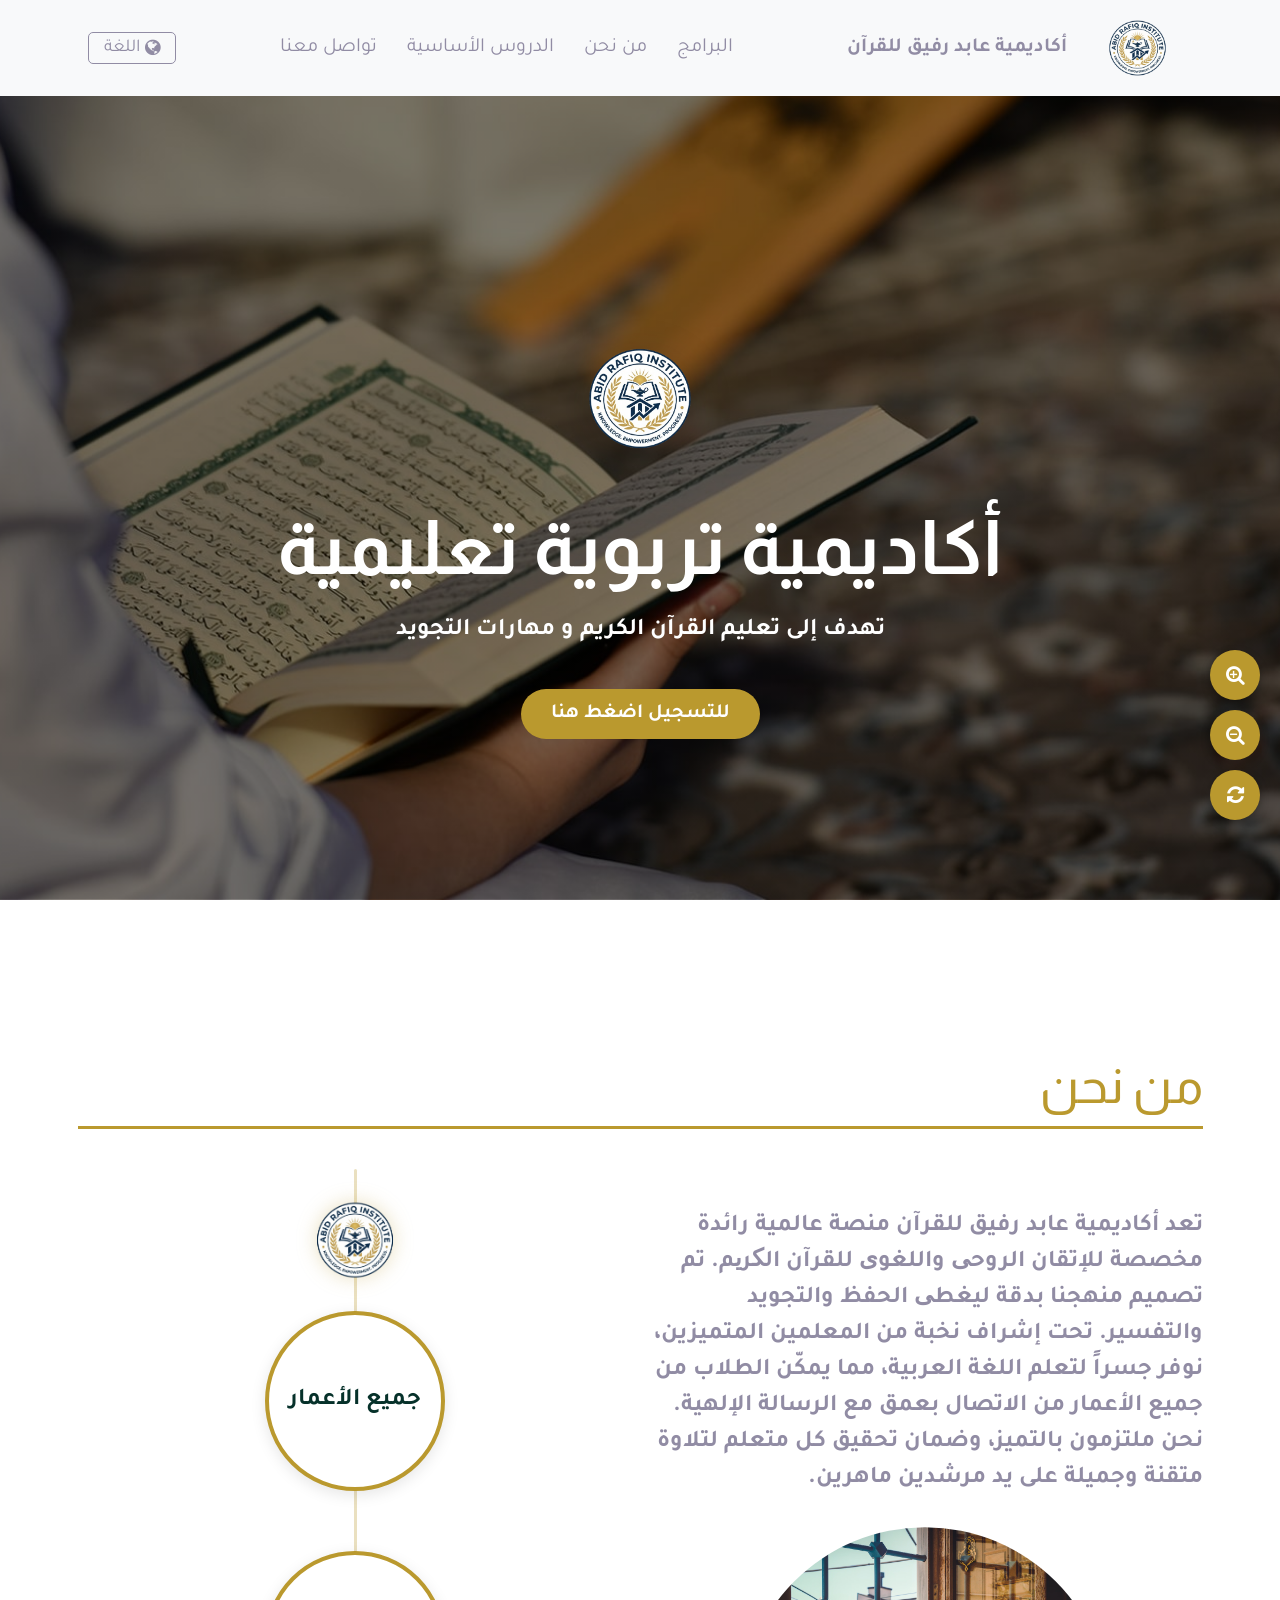
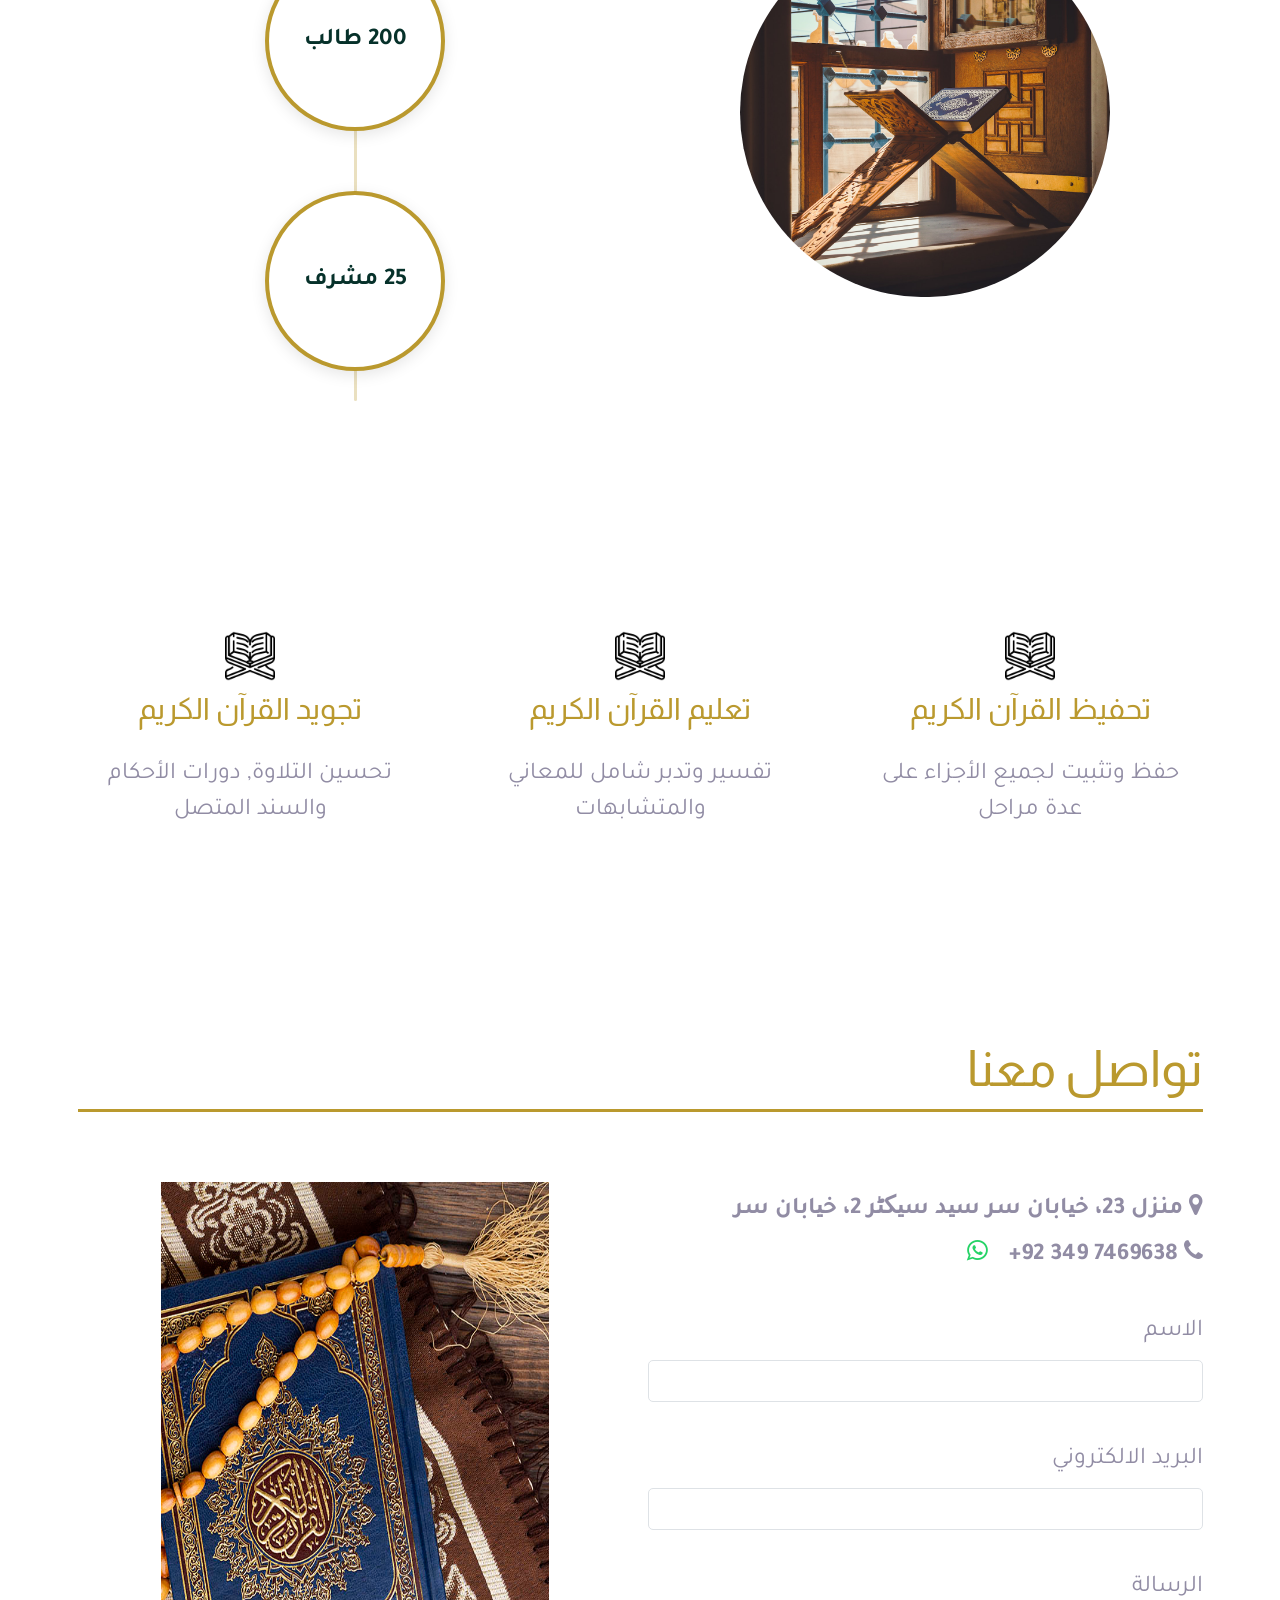
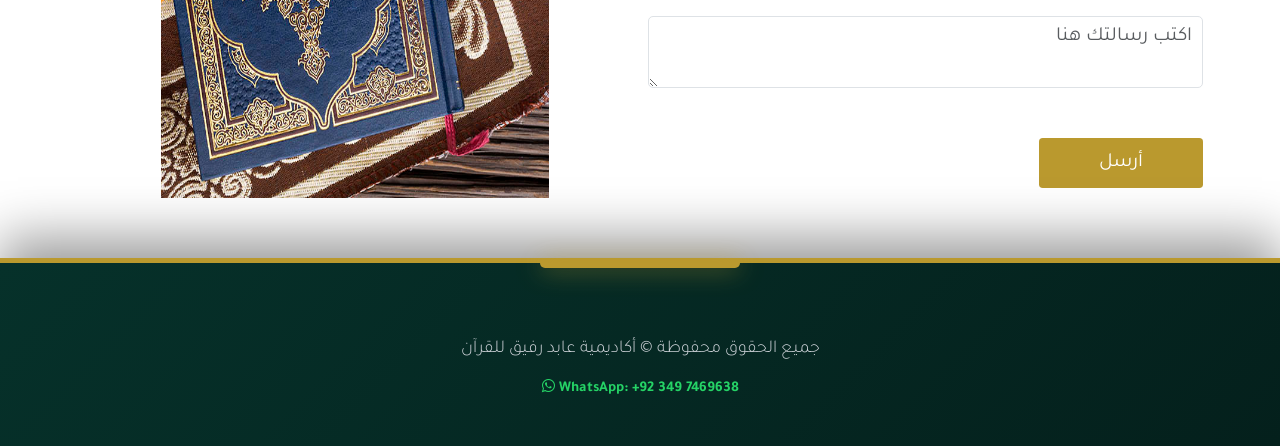
==== index.html @ 28429df8 "Add files via upload" ====
<!DOCTYPE html>
<html lang="ar" dir="rtl">
  <head>
 <meta name="google-site-verification" content="T5s_Gu6fAv5S5H81gPjCIgsDloa-40GRieGCCXrQ52Q" />
    <!-- Global site tag (gtag.js) - Google Analytics -->
    <script async src="https://www.googletagmanager.com/gtag/js?id=G-XXXXXXXXXX"></script>
    <script>
      window.dataLayer = window.dataLayer || [];
      function gtag(){dataLayer.push(arguments);}
      gtag('js', new Date());
      gtag('config', 'G-XXXXXXXXXX');
    </script>
    <meta name="description" content="Abid Rafiq Quran Academy offers professional Online Quran Learning with Tajweed, Hifz, and Islamic studies for kids and adults. Learn Quran online from expert tutors in Islamabad and worldwide. Start your spiritual journey today.">
    <meta name="keywords" content="ABIDRAFIQ, ABID RAFIQ, ABID, abid,abidrafiq abid rafiq,Abid Rafiq Quran Academy, Online Quran Learning, Learn Quran with Tajweed, Quran Teaching Islamabad, Online Quran Academy, Hifz Online, Noorani Qaida Online, Islamic Studies, Abid Rafiq Institute, Quran for Kids, Quran for Adults, Arabic Language Classes, Best Online Quran Academy, Quran Classes for Beginners, Online Islamic Education, Quran Academy Pakistan, Morning and Evening Adhkar, Masnoon Duas, Interactive Quran Viewer, Multilingual Quran Lessons, Learn Nimaz Online">
    <meta name="author" content="Abid Rafiq Institute">
    <meta name="robots" content="index, follow">
    <meta name="viewport" content="width=device-width, initial-scale=1.0">

    <!-- Social Media / Search Engine Tags -->
    <meta property="og:type" content="website">
    <meta property="og:title" content="Abid Rafiq Quran Academy | Online Quran Learning & Tajweed">
    <meta property="og:description" content="Professional Online Quran teaching with Tajweed and personalized guidance. Start your journey with Abid Rafiq Institute today.">
<meta property="og:image" content="images/logo.png">
<meta property="og:url" content="https://abidrafiqquranacademy.qzz.io">
    <link rel="icon" type="image/png" href="img/logo.png">
    <title id="page-title">Abid Rafiq Quran Academy</title>
    <!-- Bootstrap -->
    <link
      href="https://cdn.jsdelivr.net/npm/bootstrap@5.2.3/dist/css/bootstrap.min.css"
      rel="stylesheet"
    />
    <script src="https://cdn.jsdelivr.net/npm/bootstrap@5.2.3/dist/js/bootstrap.bundle.min.js"></script>
    <!-- GoogleFonts -->
    <link rel="preconnect" href="https://fonts.googleapis.com" />
    <link rel="preconnect" href="https://fonts.gstatic.com" crossorigin />
    <link
      href="https://fonts.googleapis.com/css2?family=Almarai:wght@300;400;700&family=Cairo:wght@400;600;700&family=Tajawal:wght@300;400;500;700&display=swap"
      rel="stylesheet"
    />
    <!-- OurStyles -->
    <link rel="stylesheet" href="css/normalize.css" />
    <link rel="stylesheet" href="css/style.css" />
    <!-- Font Awesome -->
    <link rel="stylesheet" href="fonts/font-awesome-4.7.0/css/font-awesome.min.css">
    <!-- Structured Data for Google Search Console -->
    <script type="application/ld+json">
    {
      "@context": "https://schema.org",
      "@type": "EducationalOrganization",
      "name": "Abid Rafiq Quran Academy",
      "url": "https://abidrafiqquranacademy.qzz.io",
      "logo": "https://abidrafiqquranacademy.qzz.io/img/logo.png",
      "description": "Professional Online Quran teaching with Tajweed, Hifz, and Islamic studies.",
      "address": {
        "@type": "PostalAddress",
        "streetAddress": "House 23 Khayaban-e-Sir Syed Sector 2",
        "addressLocality": "Islamabad",
        "addressCountry": "PK"
      },
      "contactPoint": {
        "@type": "ContactPoint",
        "telephone": "+92-349-7469638",
        "contactType": "customer service"
      },
      "hasOfferCatalog": {
        "@type": "OfferCatalog",
        "name": "Quranic Courses",
        "itemListElement": [
          {
            "@type": "Offer",
            "itemOffered": {
              "@type": "Course",
              "name": "Noorani Qaida",
              "description": "Foundational course for reading the Holy Quran with correct pronunciation."
            }
          },
          {
            "@type": "Offer",
            "itemOffered": {
              "@type": "Course",
              "name": "Hifz-ul-Quran",
              "description": "Quran memorization program with specialized supervisors."
            }
          },
          {
            "@type": "Offer",
            "itemOffered": {
              "@type": "Course",
              "name": "Morning and Evening Adhkar",
              "description": "Interactive module for daily spiritual protection and supplications."
            }
          }
        ]
      }
    }
    </script>
    <!-- AOS -->
    <link href="https://unpkg.com/aos@2.3.1/dist/aos.css" rel="stylesheet" />
    <style>
        /* Disable text selection */
        body {
            -webkit-user-select: none;
            -moz-user-select: none;
            -ms-user-select: none;
            user-select: none;
        }
    </style>
  </head>
  <body>
    <!-- To top -->
    <span class="up">⬆</span>
    <!-- Navbar -->
    <nav class="navbar navbar-expand-lg bg-body-tertiary py-4">
      <div class="container">
        <a data-aos="fade-left" class="navbar-brand">
          <img src="img/logo.png" alt="Logo" style="height: 60px; margin-inline-end: 15px; display: inline-block !important; visibility: visible !important;">
          <span id="nav-title">أكاديمية عابد رفيق للقرآن</span>
        </a>

        <button
          data-aos="fade-right"
          class="navbar-toggler"
          type="button"
          data-bs-toggle="collapse"
          data-bs-target="#navbarNav"
          aria-controls="navbarNav"
          aria-expanded="false"
          aria-label="Toggle navigation"
        >
          <span class="navbar-toggler-icon"></span>
        </button>

        <div class="collapse navbar-collapse" id="navbarNav">
          <ul data-aos="fade-right" class="navbar-nav mx-auto">
            <li class="nav-item">
              <a class="nav-link" aria-current="page" href="#prog">البرامج</a>
            </li>
            <li class="nav-item">
              <a class="nav-link" href="#whous">من نحن</a>
            </li>
            <li class="nav-item">
              <a class="nav-link" href="basic-lessons.html" id="nav-lessons">الدروس الأساسية</a>
            </li>
            <li class="nav-item">
              <a class="nav-link" href="#contactus">تواصل معنا</a>
            </li>
          </ul>

          <div class="d-flex align-items-center">
            <div class="lang-dropdown ms-lg-3" data-aos="fade-left">
              <button class="lang-btn">
                 <i class="fa fa-globe"></i> اللغة
              </button>
              <div class="lang-content">
                <a href="?lang=en">English</a>
                <a href="?lang=ur">اردو</a>
                <a href="?lang=ar">العربية</a>
              </div>
            </div>
          </div>
        </div>
      </div>
    </nav>
    <!-- Hero -->
    <section class="hero block">
      <div class="container" data-aos="zoom-in">
        <div class="mb-4">
            <img src="img/logo.png" alt="Logo" style="width: 200px; filter: drop-shadow(0 10px 20px rgba(0,0,0,0.2));">
        </div>
        <h1 id="hero-title">أكاديمية تربوية تعليمية</h1>
        <p id="hero-desc">تهدف إلى تعليم القرآن الكريم و مهارات التجويد</p>
        <div class="mt-5">
            <a href="basic-lessons.html" id="hero-lessons-btn" class="btn btn-lg px-5 py-3" style="background-color: #ba992e; color: white; border-radius: 50px; font-weight: bold; text-decoration: none;">BASIC LESSONS</a>
        </div>
      </div>
    </section>
    <!-- Numbers -->
    <section class="numbers block">
      <div class="container">
        <h3 id="whous" data-aos="fade-left" class="section-heading">من نحن</h3>
        <div class="row">
          <div class="col col1">
            <p>
              تعد أكاديمية عابد رفيق للقرآن منصة عالمية رائدة مخصصة للإتقان الروحي واللغوي للقرآن الكريم. تم تصميم منهجنا بدقة ليغطي الحفظ والتجويد والتفسير. تحت إشراف نخبة من المعلمين المتميزين، نوفر جسراً لتعلم اللغة العربية، مما يمكّن الطلاب من جميع الأعمار من الاتصال بعمق مع الرسالة الإلهية. نحن ملتزمون بالتميز، وضمان تحقيق كل متعلم لتلاوة متقنة وجميلة على يد مرشدين ماهرين.
            </p>
            <div class="image"><img src="img/quran123.jpg" alt="" /></div>
          </div>
          <div class="circles col-md">
            <div data-aos="zoom-in" class="mb-5 text-center">
              <img src="img/logo.png" alt="Logo" style="width: 150px; display: inline-block !important; visibility: visible !important; filter: drop-shadow(0 0 10px rgba(186, 153, 46, 0.3));">
            </div>
            <div
              data-aos="fade-up"
              data-aos-anchor-placement="top-bottom"
              data-aos-delay="50"
              class="circle"
            >
              جميع الأعمار
            </div>
            <div
              data-aos="fade-up"
              data-aos-anchor-placement="center-bottom"
              data-aos-delay="150"
              class="circle"
            >
              200 طالب
            </div>
            <div
              data-aos="fade-up"
              data-aos-anchor-placement="top-bottom"
              data-aos-delay="200"
              class="circle"
            >
              25 مشرف
            </div>
          </div>
        </div>
      </div>
    </section>
    <!-- Goals -->
    <section id="prog" class="our-goals block">
      <div class="container">
        <div class="goals row gap-5">
          <div class="goal col-md">
            <header>
              <img src="img/qruan1.png" alt="" />
              <h4 class="goal__heading">تحفيظ القرآن الكريم</h4>
            </header>
            <div class="goal__content">
              حفظ وتثبيت لجميع الأجزاء على عدة مراحل
            </div>
          </div>
          <div class="goal col-md">
            <header>
              <img src="img/qruan1.png" alt="" />
              <h4 class="goal__heading">تعليم القرآن الكريم</h4>
            </header>
            <div class="goal__content">
              تفسير وتدبر شامل للمعاني والمتشابهات
            </div>
          </div>
          <div class="goal col-md">
            <header>
              <img src="img/qruan1.png" alt="" />
              <h4 class="goal__heading">تجويد القرآن الكريم</h4>
            </header>
            <div class="goal__content">
              تحسين التلاوة, دورات الأحكام والسند المتصل
            </div>
          </div>
        </div>
      </div>
    </section>
    <!-- <section class="FAQ block">
  <div class="container">
    <h3 data-aos="fade-left" id="contactus" class="section-heading">
      اسئلة شائعة
    </h3>
    <p>
      تيسيرًا عليكم، وللرد على كل ما تطلبونه؛ جمعنا لكم معظم إن لم يكن كل
      الاستفسارات التي تطرأ على بالكم
    </p>
    <div class="accordion">
      <div class="mycard">
        <div class="mycard-header">
          <a data-bs-toggle="collapse" data-bs-target="#card1">
            ما هي الاعمار
          </a>
        </div>
        <div id="card1" class="collapse show">
          <div class="card-body">
            هو برنامج نوعي لحفظ القران الكريم وضبطه، في مدة محددة، ومنهج
            مرسوم، على ثلاثة مسارات..
          </div>
        </div>
      </div>
    </div>
  </div>
</section> -->
    <!-- contact us -->
    <section class="contact block">
      <div class="container">
        <h3 data-aos="fade-left" id="contactus" class="section-heading">
          تواصل معنا
        </h3>
        <div class="row">
          <div class="contact__form col-sm">
            <div class="contact-info mb-5" style="font-size: 1.8rem; color: var(--color-body);">
              <p><i class="fa fa-map-marker"></i> <span id="contact-address">House 23 Khayaban-e-Sir Syed Sector 2, Khayaban e Sir</span></p>
              <p>
                <i class="fa fa-phone"></i> <span id="contact-phone" style="direction: ltr; display: inline-block;">+92 349 7469638</span>
                <a href="https://wa.me/923497469638" target="_blank" style="color: #25D366; margin-inline-start: 15px; text-decoration: none;">
                  <i class="fa fa-whatsapp"></i>
                </a>
              </p>
            </div>
            <form id="contactForm">
              <div class="input-group-lg mb-3">
                <label for="name" class="form-label">الاسم</label>
                <input type="text" class="form-control" id="name" required />
              </div>
              <div class="input-group-lg mb-3">
                <label for="email" class="form-label">البريد الالكتروني</label>
                <input
                  type="email"
                  class="form-control"
                  id="email"
                  aria-describedby="emailHelp"
                  required
                />
              </div>
              <div class="input-group-lg">
                <label for="textarea" class="form-label">الرسالة</label>
                <textarea
                  class="form-control"
                  placeholder="اكتب رسالتك هنا"
                  id="textarea"
                  required
                ></textarea>
              </div>
              <button type="submit" class="btn">أرسل</button>
              <div id="formSuccess" class="mt-3 text-success fw-bold" style="display: none; font-size: 1.2rem;">
                YOUR MESSAGE HAS BEEN SENT SUCCESSFULLY!
              </div>
            </form>
          </div>
          <div class="contact__content col-md">
            <img src="img/quran2.jpg" alt="" />
          </div>
        </div>
      </div>
    </section>
    <footer class="footer">
      <div class="container">
        <div class="footer__content text-center">
          <p class="copy-right mb-2">
            All rights reserved &copy; <span class="logo">Abid Rafiq Academy for the Quran</span>
          </p>
          <div class="whatsapp-footer">
            <a href="https://wa.me/923497469638" target="_blank" style="color: #25D366; font-size: 1.5rem; text-decoration: none; font-weight: bold; direction: ltr; display: inline-block;">
              <i class="fa fa-whatsapp"></i> WhatsApp: +92 349 7469638
            </a>
          </div>
        </div>
      </div>
    </footer>
    <script src="https://unpkg.com/aos@2.3.1/dist/aos.js"></script>
    <script src="js/zoom.js"></script>
    <script src="js/main.js"></script>
</body>
</html>
---- css/style.css ----
:root {
  --color-primary: #ba992e;
  --color-secondary: #06312a; /* Deep Emerald */
  --color-headings: #ba992e;
  --color-body: #918ca4;
  --body-font-size: 2rem;
}

html {
  /* 1rem = 10px */
  font-size: 62.5%;
  scroll-behavior: smooth;
  /* height: 1000rem; */
}

*,
::after,
::before {
  box-sizing: border-box;
}

/* Typography */

body {
  color: var(--color-body);
  /* font-family: "Almarai", sans-serif; */
  /* font-family: "Cairo", sans-serif; */
  font-family: "Tajawal", sans-serif;
  font-size: var(--body-font-size);
}

h1,
h2,
h3,
h4 {
  color: var(--color-headings);
  margin-bottom: 1rem;
  font-family: "Almarai", sans-serif;
}

h1 {
  font-size: 6rem;
}

h2 {
  font-size: 5rem;
}

h3 {
  font-size: 4rem;
}

h4 {
  font-size: 3rem;
}

p {
  margin-top: 1rem;
  font-weight: bold;
}

@media (min-width: 1024px) {
  body {
    font-size: 2.4rem;
  }

  h1 {
    font-size: 7.5rem;
  }

  h2 {
    font-size: 6rem;
  }

  h3 {
    font-size: 5rem;
  }
  p {
    font-size: 2.4rem;
  }
}

/* Nav */

.navbar-collapse {
  justify-content: end;
}

.navbar-toggler {
  font-size: 2.5rem;
  border: 0;
}

.navbar-brand {
  font-size: 2rem;
  font-weight: bold;
  display: flex;
  align-items: center;
}

.navbar-brand img {
  height: 50px;
  margin-inline-end: 10px;
}

.nav-link,
.navbar-brand {
  color: var(--color-body);
  position: relative;
  transition: color 0.3s;
}

.nav-link::after {
  content: "";
  position: absolute;
  width: 100%;
  height: 3px;
  background-color: var(--color-primary);
  bottom: 0;
  right: 0;
  border-radius: 1rem;
  transform: scaleX(0);
  transition: 0.3s;
}

.nav-link:hover,
.navbar-brand:hover {
  color: var(--color-primary);
}

.nav-link:hover::after {
  transform: scaleX(1);
}

@media (min-width: 992px) {
  .nav-link {
    font-size: 2rem;
    margin-left: 2rem;
  }
}

/* Hero */

.hero {
  display: flex;
  justify-content: center;
  align-items: center;
  text-align: center;
  height: 100vh;
  background-image: linear-gradient(rgba(0, 0, 0, 0.5), rgba(0, 0, 0, 0.5)),
    url(../img/people-reading-holy-quran.jpg);
  background-attachment: fixed;
  background-position: center;
  background-repeat: no-repeat;
  background-size: cover;
}

.hero h1,
.hero p {
  color: white;
}

.hero h1 {
  font-weight: bold;
}

.hero p {
  margin: 2rem 0;
}

/* btn */
.btn {
  background: white;
  border: 0;
  color: var(--color-body);
  font-size: 2rem;
  font-size: var(--body-font-size);
  margin: 1rem 0;
  padding: 1rem 6rem;
  transition: transform 0.3s;
}

.btn:hover,
.btn:active {
  background-color: var(--color-primary);
  color: white;
  transform: scale(1.05);
}

/* block */
.block {
  margin-bottom: 6rem;
}

/* Contact */

.contact .form-control {
  font-size: var(--body-font-size);
  color: var(--color-body);
}

.no-outline:focus {
  outline: none;
}

#textarea {
  max-height: 12rem;
}

.contact .btn {
  background-color: var(--color-primary);
  color: white;
}

.contact__content {
  display: flex;
  justify-content: center;
}
.contact__content img {
  width: 70%;
  height: auto;
}

.contact .contact__form {
  display: flex;
  flex-direction: column;
  justify-content: center;
}

.contact .input-group-lg {
  margin-bottom: 4rem !important;
}

.contact .form-label {
  margin-bottom: 1rem;
}

/* section */

section .section-heading {
  padding-bottom: 1rem;
  border-bottom: 3px solid var(--color-primary);
  margin-bottom: 7rem;
}

/* Numbers */
.circle {
  width: 18rem;
  height: 18rem;
  background-color: white;
  border-radius: 50%;
  border: 4px var(--color-primary) solid;
  display: flex;
  justify-content: center;
  align-items: center;
  text-align: center;
  padding: 1.5rem;
  margin-bottom: 6rem;
  font-weight: bold;
  box-shadow: 0 4px 15px rgba(0,0,0,0.1);
  transition: all 0.3s ease;
  color: var(--color-secondary);
}

.circle:hover {
  transform: translateY(-10px);
  box-shadow: 0 10px 25px rgba(186, 153, 46, 0.3);
  border-color: var(--color-body);
}

.circles {
  display: flex;
  flex-direction: column;
  justify-content: center;
  align-items: center;
  position: relative;
}

.circles::after {
  content: "";
  width: 3px;
  height: 100%;
  background-color: var(--color-primary);
  display: flex;
  position: absolute;
  top: -3rem;
  border-radius: 1rem;
  z-index: -1;
  opacity: 30%;
}

.numbers .col1 img {
  max-width: 100%;
  clip-path: circle();
  margin-bottom: 1rem;
}

.numbers .col1 p {
  margin-bottom: 3rem;
}

/* Goals */
.our-goals {
  padding: 12rem 0;
  /* background-image: url(/img/quran.jpg); */
  background-image: linear-gradient(rgba(0, 0, 0, 0.5), rgba(0, 0, 0, 0.5)),
    url(../img/masjid-maba.jpg);
  background-attachment: fixed;
  background-position: center;
  background-repeat: no-repeat;
  background-size: cover;
}

.goal {
  background-color: white;
  padding: 1rem;
  border-radius: 4rem;
}

.goal header {
  text-align: center;
}

.goal img {
  max-width: 5rem;
  margin: 1rem 0;
  color: var(--color-primary);
}

.goal__content {
  padding: 2rem;
  text-align: center;
}

/* footer */
.footer {
  background: linear-gradient(135deg, #06312a 0%, #04201c 100%);
  color: #d1d5db;
  padding: 7rem 0 4rem;
  border-top: 5px solid var(--color-primary);
  text-align: center;
  box-shadow: 0 -20px 50px rgba(0, 0, 0, 0.4);
  position: relative;
}

.footer::after {
  content: "";
  position: absolute;
  top: 0;
  left: 50%;
  transform: translateX(-50%);
  width: 200px;
  height: 5px;
  background: var(--color-primary);
  box-shadow: 0 0 25px var(--color-primary);
  border-radius: 0 0 20px 20px;
}

.copy-right {
  font-size: 1.8rem;
  font-weight: 300;
  margin: 0;
  line-height: 1.8;
}

.copy-right .logo {
  color: var(--color-primary);
  font-weight: 800;
  font-size: 2.8rem;
  display: block;
  margin-top: 1.5rem;
  text-transform: uppercase;
  letter-spacing: 3px;
  font-family: 'Almarai', sans-serif;
  text-shadow: 0 0 15px rgba(186, 153, 46, 0.3);
  transition: all 0.4s ease;
}

.copy-right .logo:hover {
  text-shadow: 0 0 25px var(--color-primary);
  transform: translateY(-3px) scale(1.02);
}

/* Up button */
.up {
  width: 5rem;
  height: 5rem;
  display: flex;
  justify-content: center;
  align-items: center;
  position: fixed;
  bottom: 10px;
  right: -55px;
  font-size: 5rem;
  background-color: var(--color-primary);
  color: white;
  padding: 5px;
  border-radius: 50%;
  cursor: pointer;
  transition: 0.3s;
}

.up.show {
  right: 10px;
}

@keyframes sheen {
  0% {
    transform: skewY(-45deg) translateX(0);
  }
  100% {
    transform: skewY(-45deg) translateX(12.5em);
  }
}

.button {
  text-decoration: none;
  padding: 3px;

  border-radius: 0.3em;
  transition: all 0.2s ease-in-out;

  overflow: hidden;
}
.button:before {
  content: "";
  background-color: rgba(255, 255, 255, 0.5);
  height: 100%;
  width: 3em;

  position: absolute;
  top: 0;
  left: -4.5em;
  transform: skewX(-45deg) translateX(0);
  transition: none;
}
.button:hover {
  background-color: var(--color-primary);
  color: #fff;
  border-bottom: 4px solid var(--color-primary);
}
.button:hover:before {
  transform: skewX(-45deg) translateX(13.5em);
  transition: all 0.5s ease-in-out;
}

/* Language Dropdown */
.lang-dropdown {
  position: relative;
  display: inline-block;
  margin: 0 1rem;
}

.lang-btn {
  background: transparent;
  color: var(--color-body);
  border: 1px solid var(--color-body);
  padding: 0.5rem 1.5rem;
  font-size: 1.8rem;
  cursor: pointer;
  border-radius: 0.5rem;
  transition: all 0.3s;
  display: flex;
  align-items: center;
  gap: 0.5rem;
  font-family: "Tajawal", sans-serif;
}

.lang-btn:hover {
  border-color: var(--color-primary);
  color: var(--color-primary);
}

.lang-content {
  display: none;
  position: absolute;
  background-color: white;
  min-width: 120px;
  box-shadow: 0px 8px 16px 0px rgba(0,0,0,0.2);
  z-index: 1000;
  border-radius: 0.5rem;
  overflow: hidden;
  right: 0;
}

.lang-content a {
  color: var(--color-body);
  padding: 1rem 1.5rem;
  text-decoration: none;
  display: block;
  font-size: 1.6rem;
  transition: background 0.3s;
  text-align: inherit;
}

.lang-content a:hover {
  background-color: #f8f9fa;
  color: var(--color-primary);
}

.lang-dropdown:hover .lang-content {
  display: block;
}

.lang-dropdown .icon-globe {
  font-size: 1.4rem;
}

/* Accessibility Zoom Button */
.zoom-controls {
  position: fixed;
  bottom: 80px;
  right: 20px;
  z-index: 1000;
  display: flex;
  flex-direction: column;
  gap: 10px;
}

.zoom-btn {
  width: 50px;
  height: 50px;
  border-radius: 50%;
  background: var(--color-primary);
  color: white;
  border: none;
  box-shadow: 0 4px 10px rgba(0, 0, 0, 0.3);
  cursor: pointer;
  display: flex;
  align-items: center;
  justify-content: center;
  font-size: 2rem;
  transition: 0.3s;
}

.zoom-btn:hover {
  transform: scale(1.1);
  background: var(--color-secondary);
}
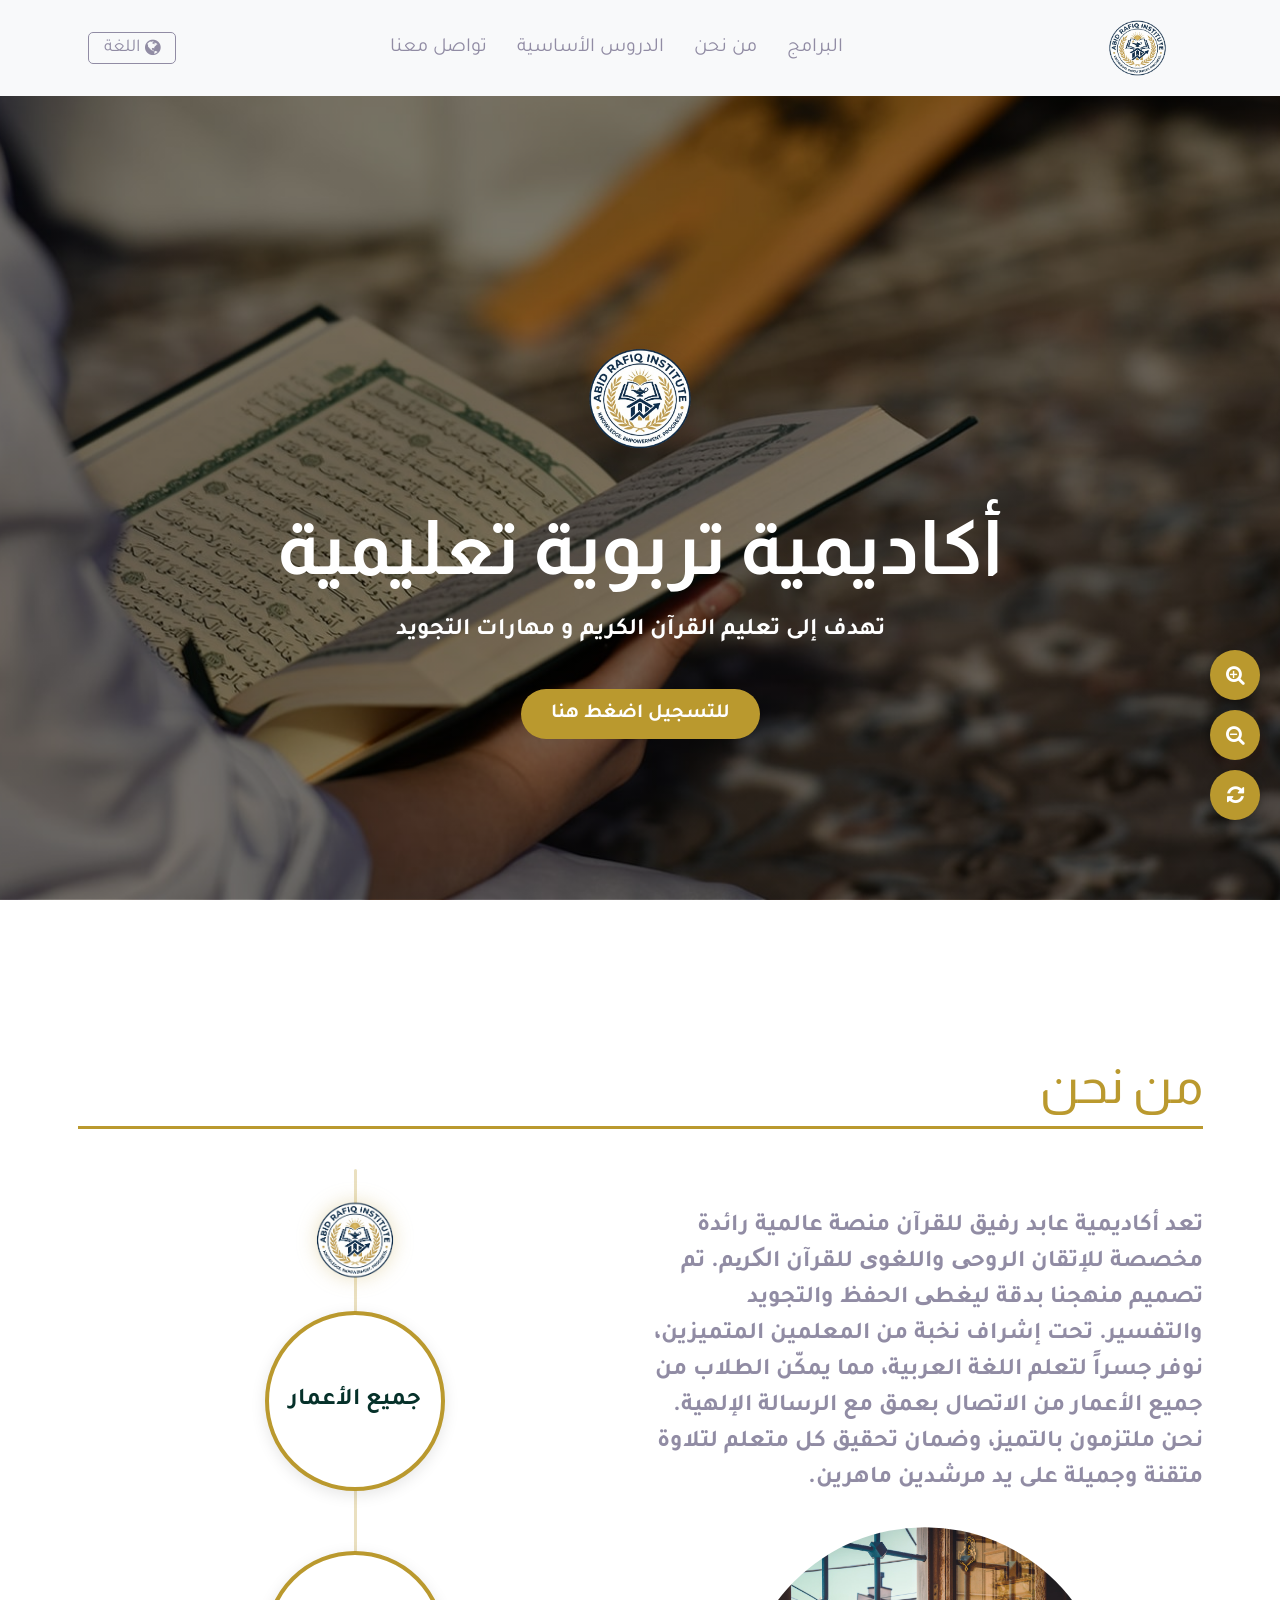
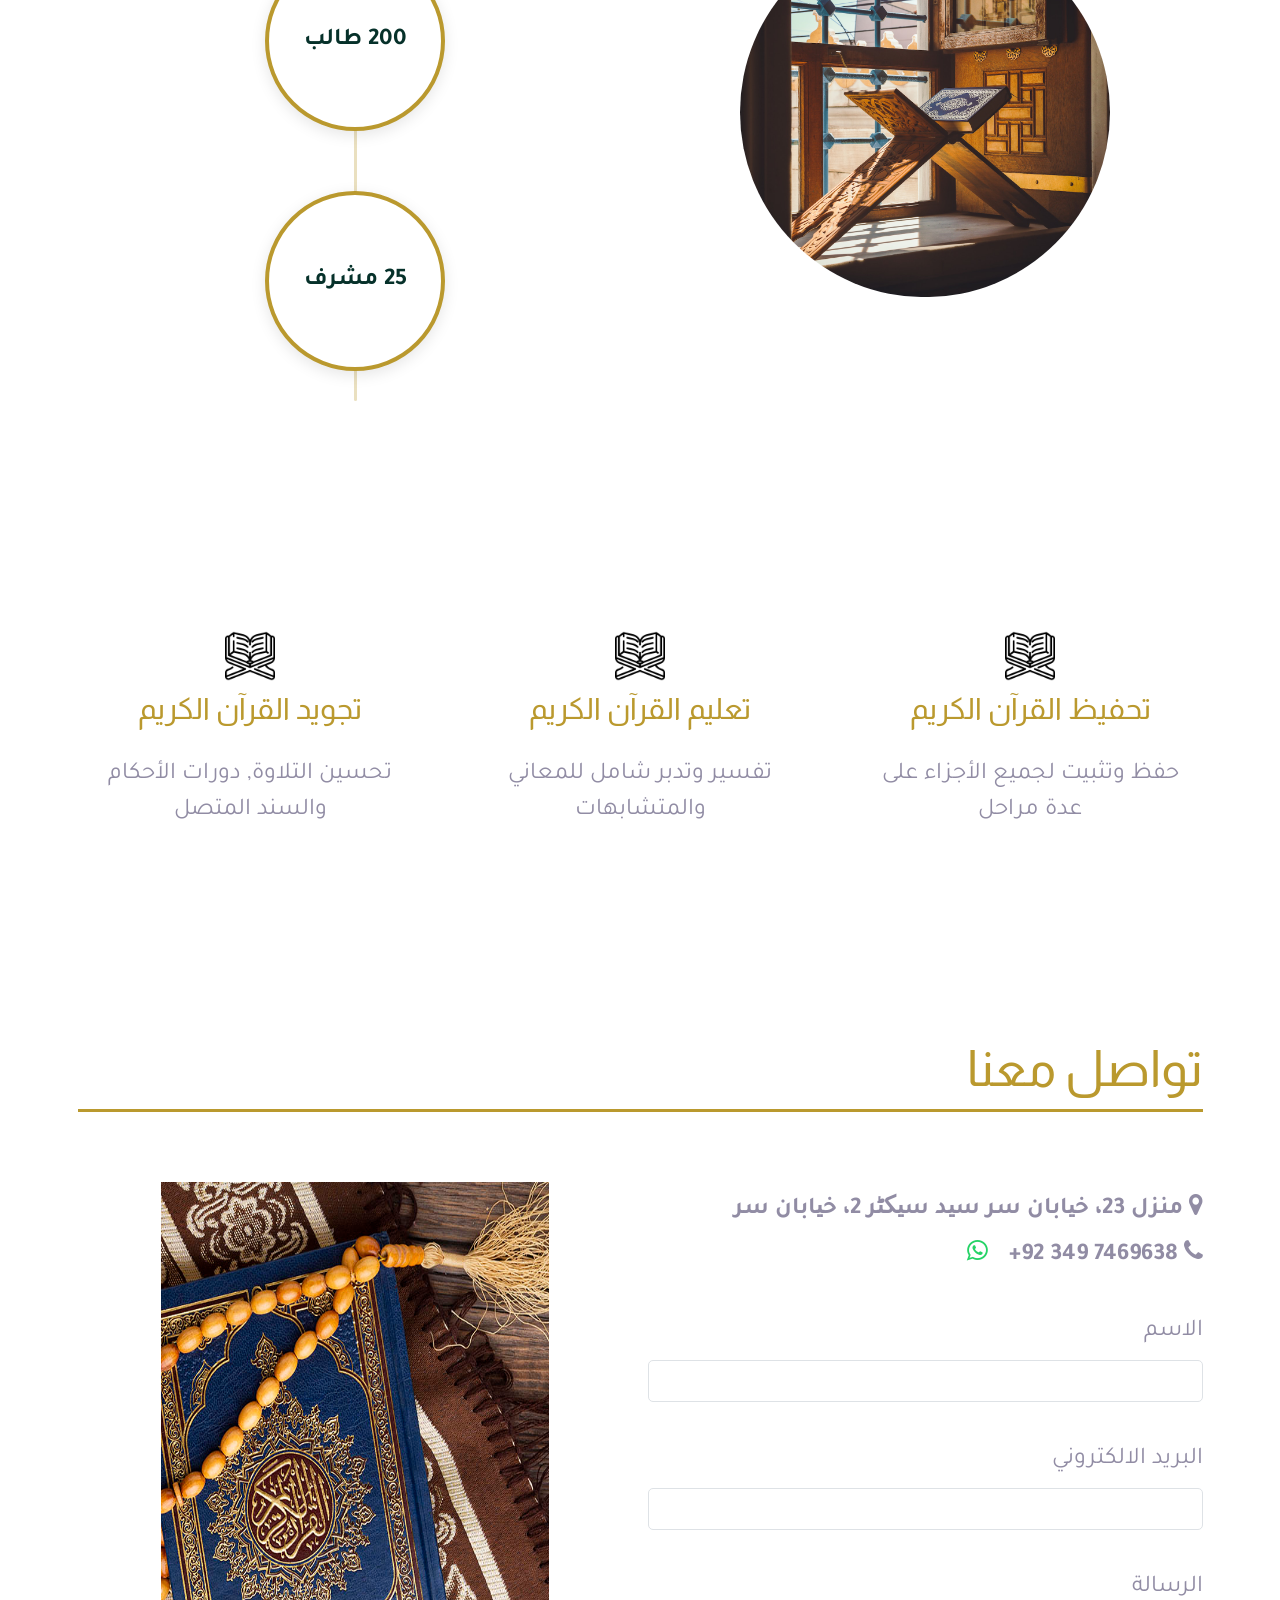
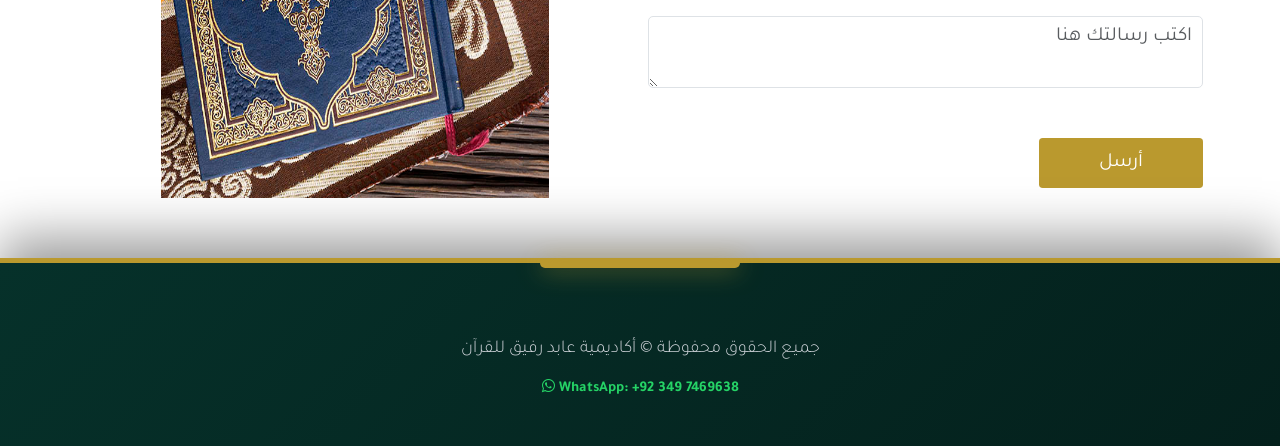
==== commit ab0465bf: "Update index.html" ====
--- a/index.html
+++ b/index.html
@@ -114,7 +114,7 @@
       <div class="container">
         <a data-aos="fade-left" class="navbar-brand">
           <img src="img/logo.png" alt="Logo" style="height: 60px; margin-inline-end: 15px; display: inline-block !important; visibility: visible !important;">
-          <span id="nav-title">أكاديمية عابد رفيق للقرآن</span>
+      
         </a>
 
         <button
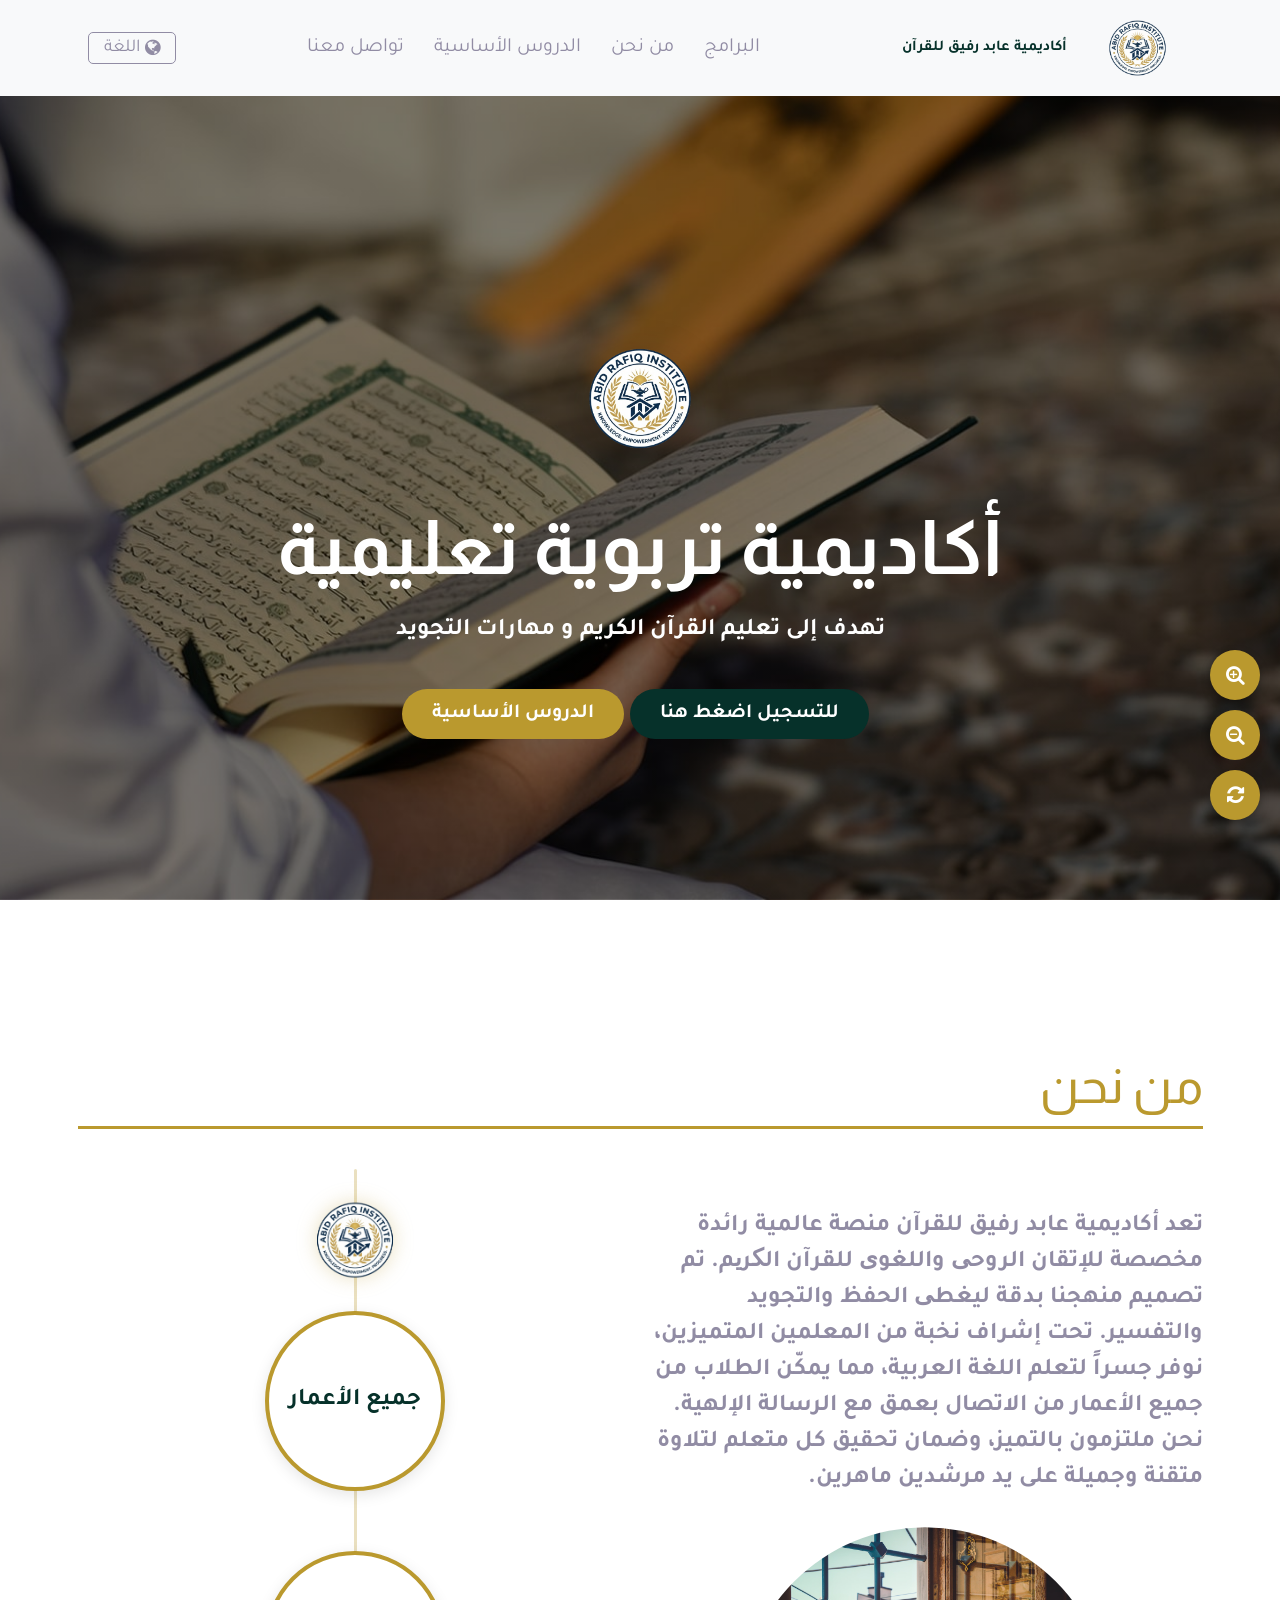
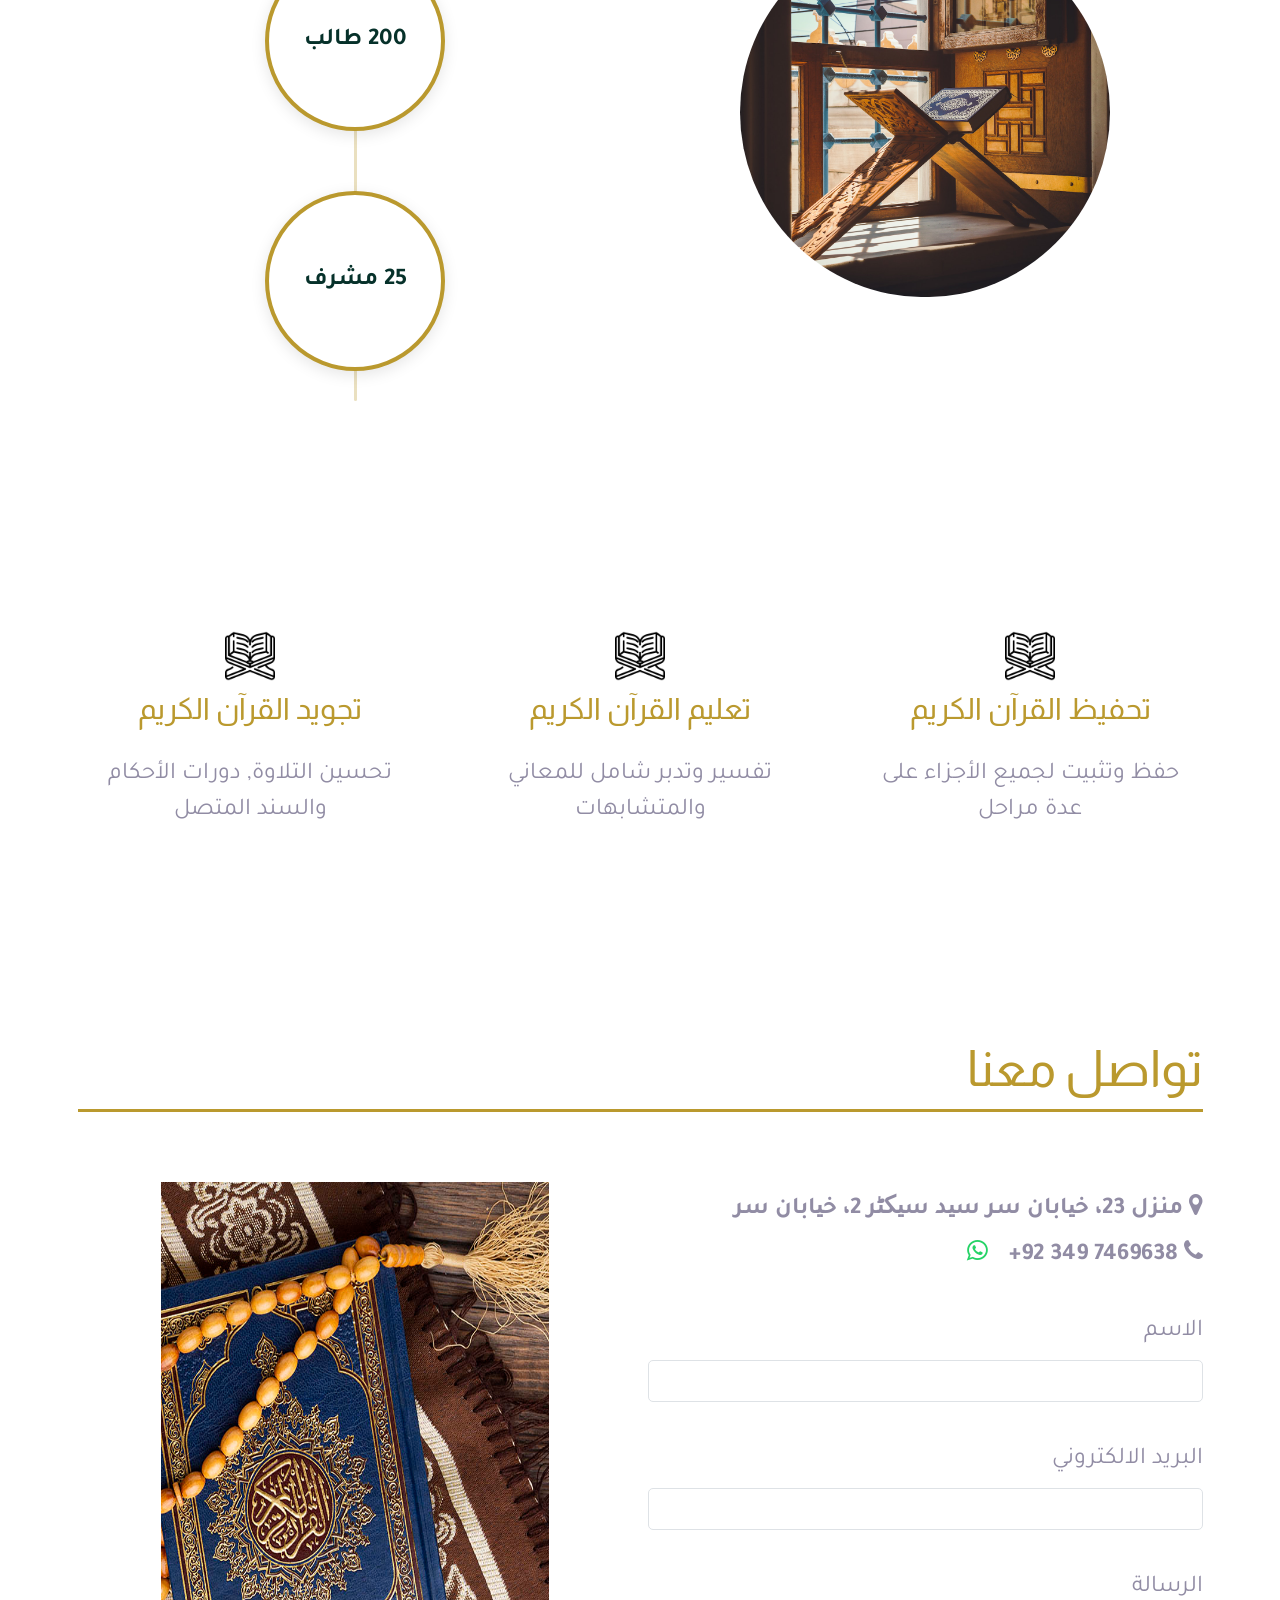
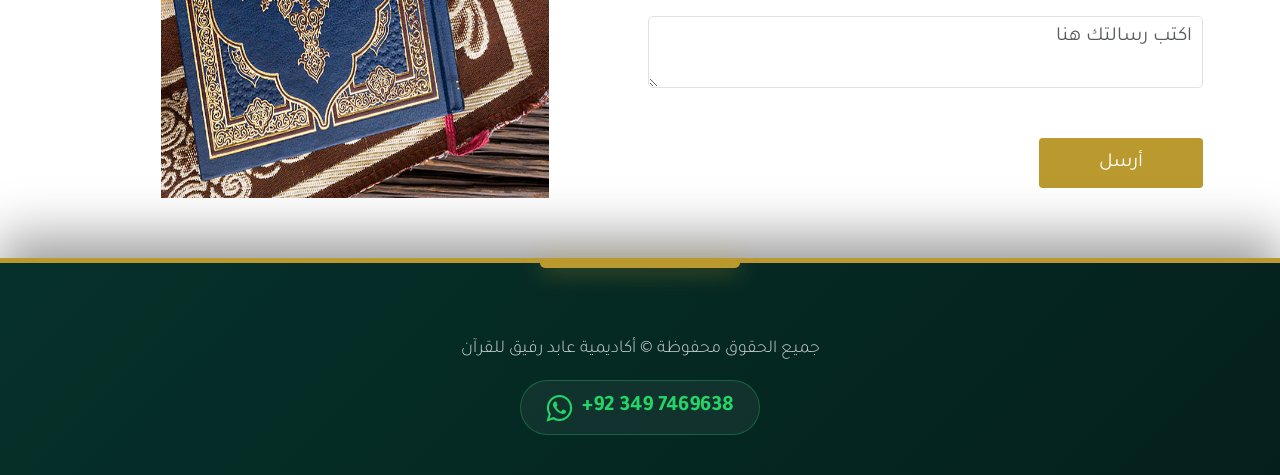
==== commit dfe02bfd: "Add files via upload" ====
--- a/index.html
+++ b/index.html
@@ -112,9 +112,9 @@
     <!-- Navbar -->
     <nav class="navbar navbar-expand-lg bg-body-tertiary py-4">
       <div class="container">
-        <a data-aos="fade-left" class="navbar-brand">
+        <a data-aos="fade-left" class="navbar-brand d-flex align-items-center" href="index.html">
           <img src="img/logo.png" alt="Logo" style="height: 60px; margin-inline-end: 15px; display: inline-block !important; visibility: visible !important;">
-      
+          <span id="nav-brand-text" class="d-none d-sm-inline" style="color: #06312a; font-weight: bold; font-size: 1.5rem;">Abid Rafiq Academy</span>
         </a>
 
         <button
@@ -170,7 +170,8 @@
         <h1 id="hero-title">أكاديمية تربوية تعليمية</h1>
         <p id="hero-desc">تهدف إلى تعليم القرآن الكريم و مهارات التجويد</p>
         <div class="mt-5">
-            <a href="basic-lessons.html" id="hero-lessons-btn" class="btn btn-lg px-5 py-3" style="background-color: #ba992e; color: white; border-radius: 50px; font-weight: bold; text-decoration: none;">BASIC LESSONS</a>
+            <a href="https://wa.me/923497469638" class="btn btn-lg px-5 py-3 me-3 mb-3" style="background-color: #06312a; color: white; border-radius: 50px; font-weight: bold; text-decoration: none;">REGISTER HERE</a>
+            <a href="basic-lessons.html" id="hero-lessons-btn" class="btn btn-lg px-5 py-3 mb-3" style="background-color: #ba992e; color: white; border-radius: 50px; font-weight: bold; text-decoration: none;">BASIC LESSONS</a>
         </div>
       </div>
     </section>
@@ -336,9 +337,9 @@
           <p class="copy-right mb-2">
             All rights reserved &copy; <span class="logo">Abid Rafiq Academy for the Quran</span>
           </p>
-          <div class="whatsapp-footer">
-            <a href="https://wa.me/923497469638" target="_blank" style="color: #25D366; font-size: 1.5rem; text-decoration: none; font-weight: bold; direction: ltr; display: inline-block;">
-              <i class="fa fa-whatsapp"></i> WhatsApp: +92 349 7469638
+          <div class="whatsapp-footer mt-4">
+            <a href="https://wa.me/923497469638" target="_blank" style="color: #25D366; font-size: 2.2rem; text-decoration: none; font-weight: bold; direction: ltr; display: inline-flex; align-items: center; gap: 10px; background: rgba(255,255,255,0.05); padding: 10px 25px; border-radius: 50px; border: 1px solid rgba(37, 211, 102, 0.3); transition: all 0.3s;">
+              <i class="fa fa-whatsapp" style="font-size: 3rem;"></i> <span>+92 349 7469638</span>
             </a>
           </div>
         </div>
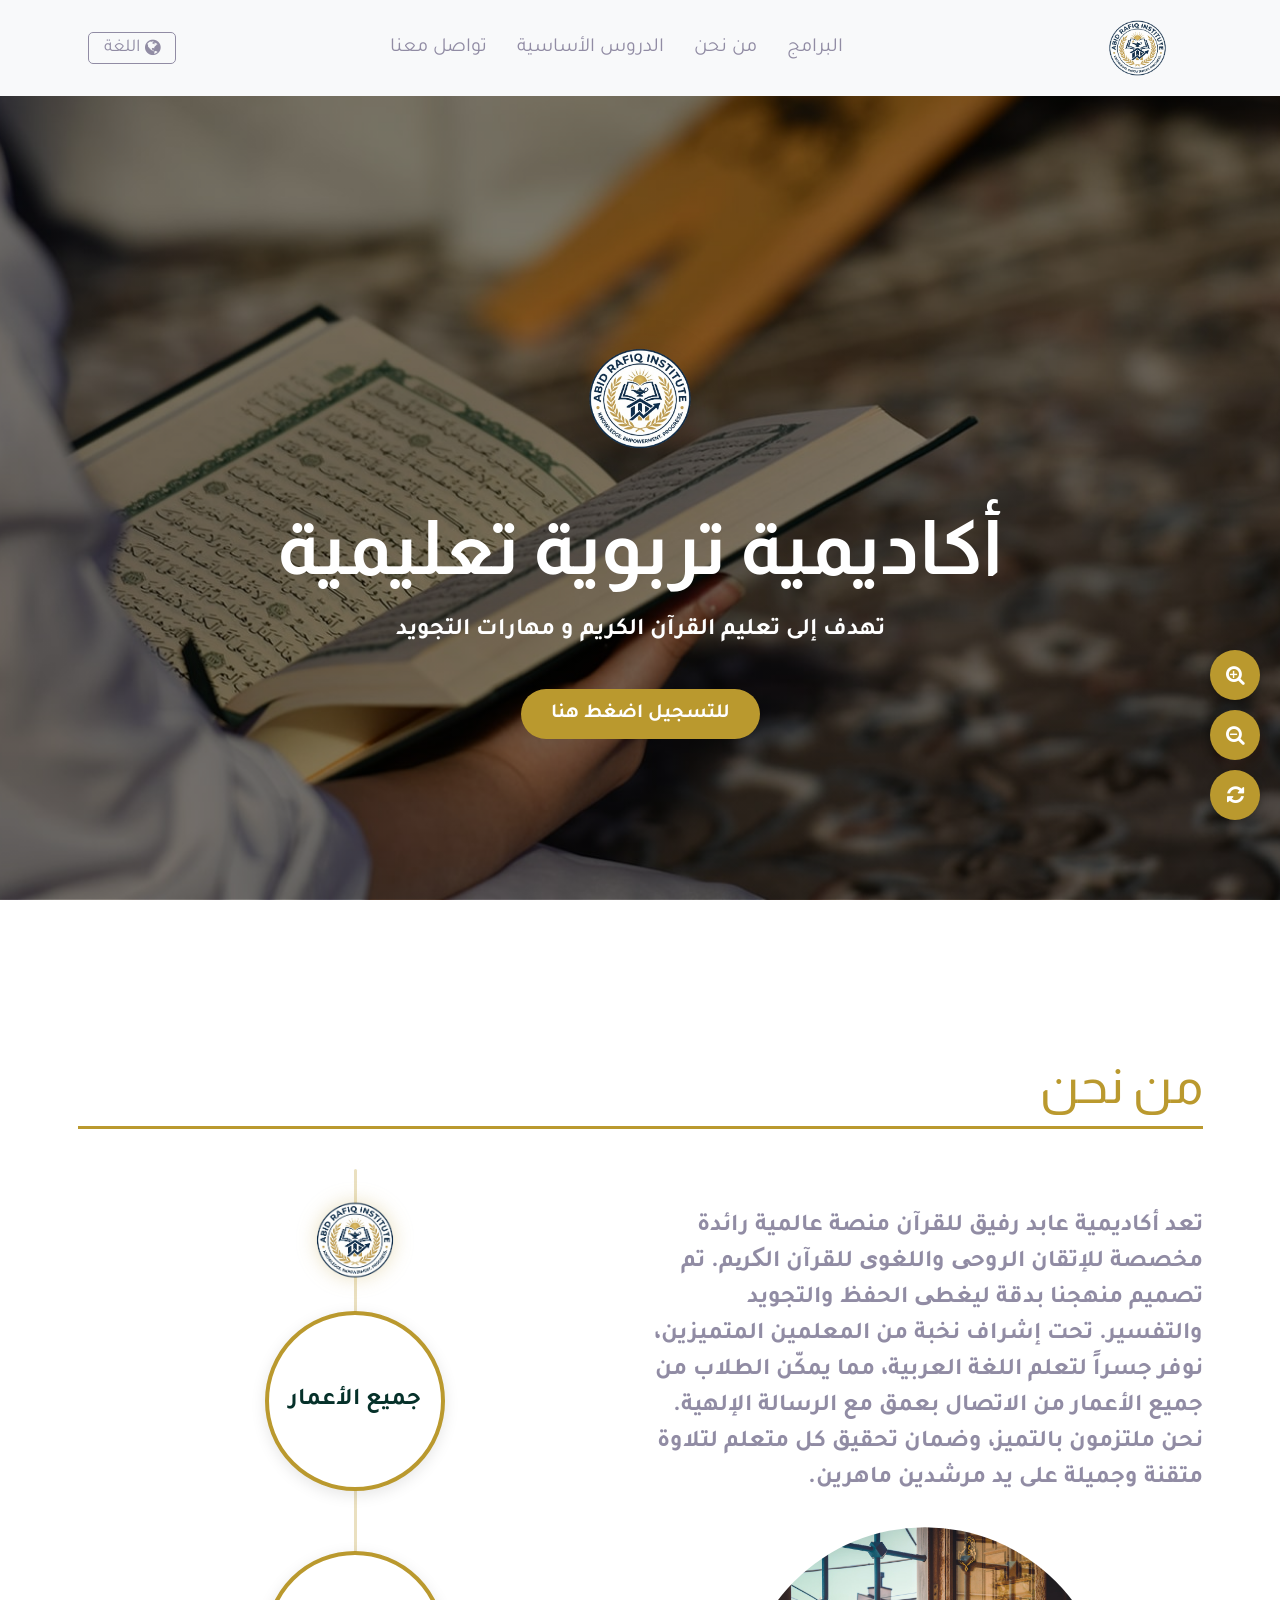
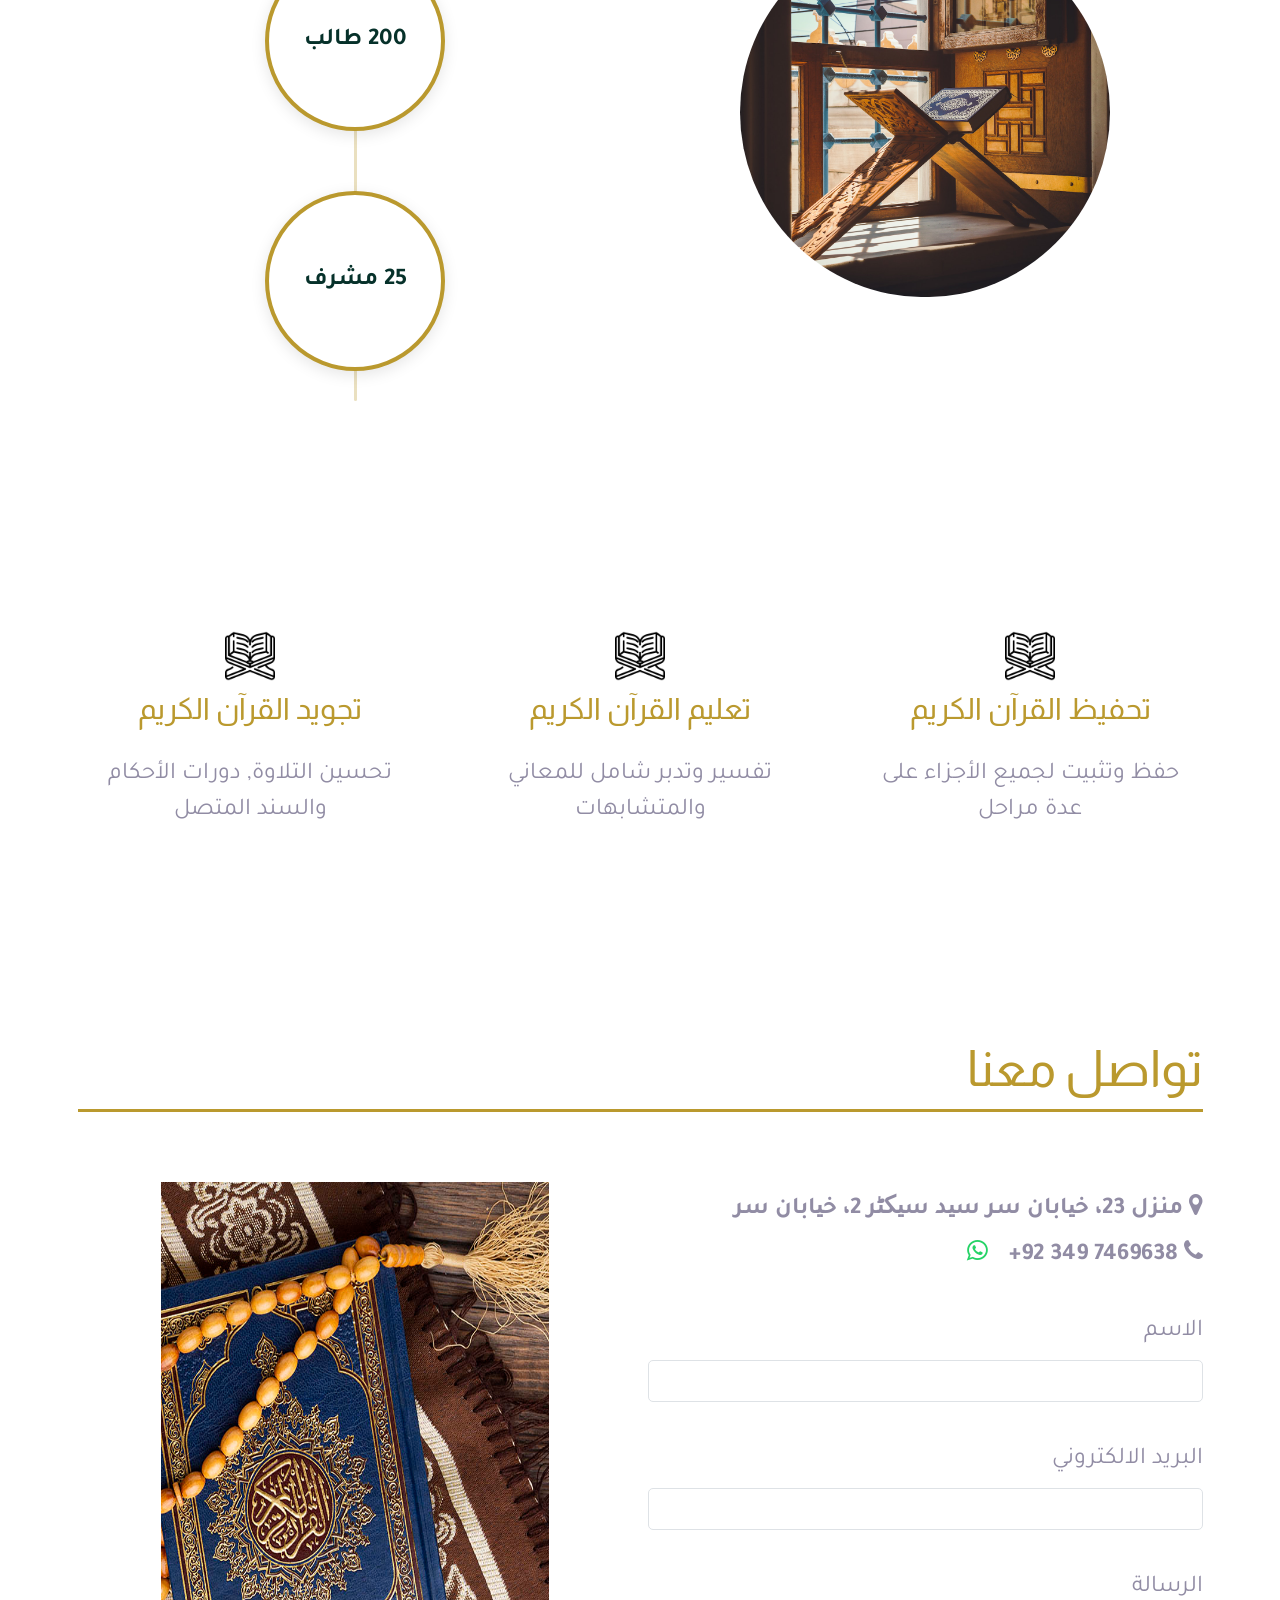
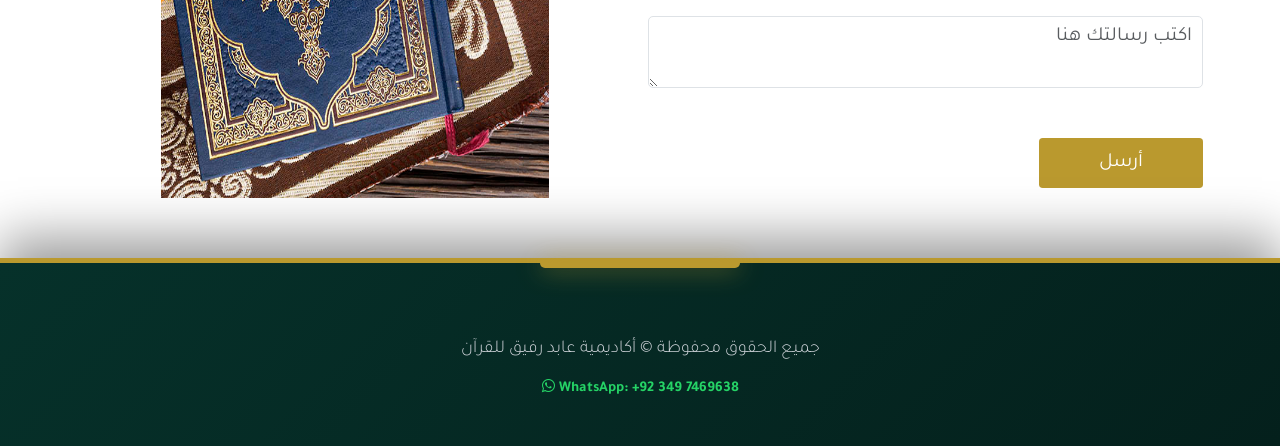
==== commit 46f589c8: "Add files via upload" ====
--- a/index.html
+++ b/index.html
@@ -112,9 +112,9 @@
     <!-- Navbar -->
     <nav class="navbar navbar-expand-lg bg-body-tertiary py-4">
       <div class="container">
-        <a data-aos="fade-left" class="navbar-brand d-flex align-items-center" href="index.html">
+        <a data-aos="fade-left" class="navbar-brand">
           <img src="img/logo.png" alt="Logo" style="height: 60px; margin-inline-end: 15px; display: inline-block !important; visibility: visible !important;">
-          <span id="nav-brand-text" class="d-none d-sm-inline" style="color: #06312a; font-weight: bold; font-size: 1.5rem;">Abid Rafiq Academy</span>
+      
         </a>
 
         <button
@@ -170,8 +170,7 @@
         <h1 id="hero-title">أكاديمية تربوية تعليمية</h1>
         <p id="hero-desc">تهدف إلى تعليم القرآن الكريم و مهارات التجويد</p>
         <div class="mt-5">
-            <a href="https://wa.me/923497469638" class="btn btn-lg px-5 py-3 me-3 mb-3" style="background-color: #06312a; color: white; border-radius: 50px; font-weight: bold; text-decoration: none;">REGISTER HERE</a>
-            <a href="basic-lessons.html" id="hero-lessons-btn" class="btn btn-lg px-5 py-3 mb-3" style="background-color: #ba992e; color: white; border-radius: 50px; font-weight: bold; text-decoration: none;">BASIC LESSONS</a>
+            <a href="basic-lessons.html" id="hero-lessons-btn" class="btn btn-lg px-5 py-3" style="background-color: #ba992e; color: white; border-radius: 50px; font-weight: bold; text-decoration: none;">BASIC LESSONS</a>
         </div>
       </div>
     </section>
@@ -337,9 +336,9 @@
           <p class="copy-right mb-2">
             All rights reserved &copy; <span class="logo">Abid Rafiq Academy for the Quran</span>
           </p>
-          <div class="whatsapp-footer mt-4">
-            <a href="https://wa.me/923497469638" target="_blank" style="color: #25D366; font-size: 2.2rem; text-decoration: none; font-weight: bold; direction: ltr; display: inline-flex; align-items: center; gap: 10px; background: rgba(255,255,255,0.05); padding: 10px 25px; border-radius: 50px; border: 1px solid rgba(37, 211, 102, 0.3); transition: all 0.3s;">
-              <i class="fa fa-whatsapp" style="font-size: 3rem;"></i> <span>+92 349 7469638</span>
+          <div class="whatsapp-footer">
+            <a href="https://wa.me/923497469638" target="_blank" style="color: #25D366; font-size: 1.5rem; text-decoration: none; font-weight: bold; direction: ltr; display: inline-block;">
+              <i class="fa fa-whatsapp"></i> WhatsApp: +92 349 7469638
             </a>
           </div>
         </div>
